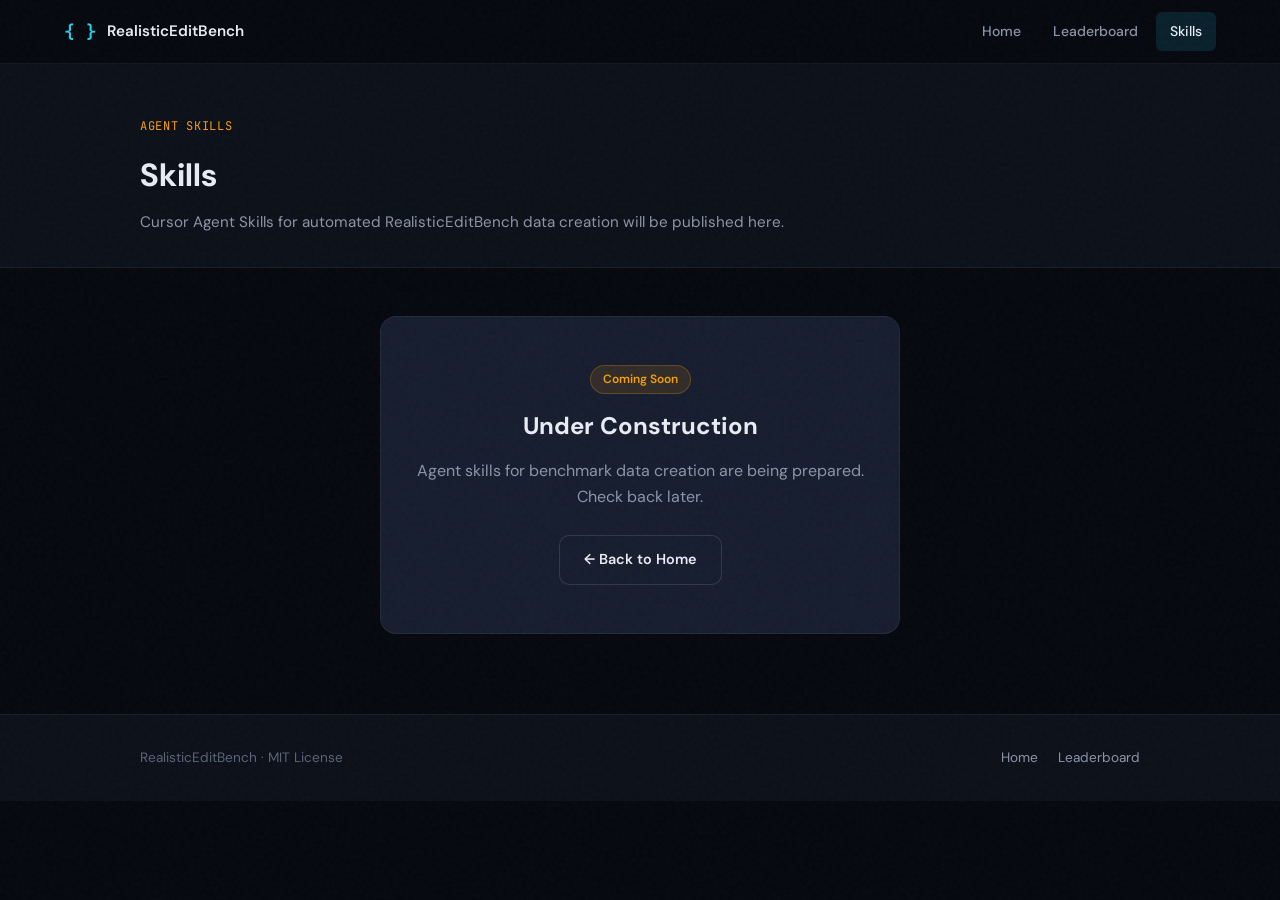
==== skills/index.html @ fbede566 "RealisticEditBench project website." ====
<!DOCTYPE html>
<html lang="en">
<head>
    <meta charset="UTF-8">
    <meta name="viewport" content="width=device-width, initial-scale=1.0">
    <title>Skills — RealisticEditBench</title>
    <meta name="description" content="Cursor Agent Skills for RealisticEditBench automated data creation. Coming soon.">
    <link rel="stylesheet" href="../styles.css?v=2">
    <link rel="preconnect" href="https://fonts.googleapis.com">
    <link rel="preconnect" href="https://fonts.gstatic.com" crossorigin>
    <link href="https://fonts.googleapis.com/css2?family=DM+Sans:ital,opsz,wght@0,9..40,400;0,9..40,500;0,9..40,600;0,9..40,700;1,9..40,400&family=JetBrains+Mono:wght@400;500;600&display=swap" rel="stylesheet">
</head>
<body>
    <div class="grain" aria-hidden="true"></div>

    <nav class="site-nav" id="siteNav">
        <div class="nav-inner">
            <a href="../index.html" class="nav-brand">
                <span class="brand-icon">{ }</span>
                <span class="brand-text">RealisticEditBench</span>
            </a>
            <button class="nav-toggle" id="navToggle" aria-label="Toggle navigation" aria-expanded="false">
                <span></span><span></span><span></span>
            </button>
            <ul class="nav-links" id="navLinks">
                <li><a href="../index.html">Home</a></li>
                <li><a href="../leaderboard.html">Leaderboard</a></li>
                <li><a href="index.html" class="active">Skills</a></li>
            </ul>
        </div>
    </nav>

    <header class="page-header">
        <div class="section-inner">
            <span class="section-tag">Agent Skills</span>
            <h1>Skills</h1>
            <p class="page-header-desc">
                Cursor Agent Skills for automated RealisticEditBench data creation will be published here.
            </p>
        </div>
    </header>

    <main class="skills-placeholder-main">
        <div class="section-inner">
            <div class="skills-placeholder-card">
                <p class="skill-status">Coming Soon</p>
                <h2>Under Construction</h2>
                <p>Agent skills for benchmark data creation are being prepared. Check back later.</p>
                <a href="../index.html" class="btn btn-secondary">← Back to Home</a>
            </div>
        </div>
    </main>

    <footer class="site-footer">
        <div class="footer-inner">
            <p>RealisticEditBench · MIT License</p>
            <div class="footer-links">
                <a href="../index.html">Home</a>
                <a href="../leaderboard.html">Leaderboard</a>
            </div>
        </div>
    </footer>

    <script src="../site.js?v=2"></script>
</body>
</html>
---- styles.css ----
/* ===== Reset & Variables ===== */
*, *::before, *::after {
    margin: 0;
    padding: 0;
    box-sizing: border-box;
}

:root {
    --bg-deep: #06080f;
    --bg-surface: #0c1019;
    --bg-elevated: #121825;
    --bg-card: #161d2e;
    --bg-card-hover: #1a2236;

    --accent-cyan: #22d3ee;
    --accent-cyan-dim: rgba(34, 211, 238, 0.12);
    --accent-amber: #f59e0b;
    --accent-amber-dim: rgba(245, 158, 11, 0.12);
    --accent-green: #34d399;

    --text-primary: #e8ecf4;
    --text-secondary: #8b95a8;
    --text-muted: #5a6478;

    --border: rgba(255, 255, 255, 0.06);
    --border-strong: rgba(255, 255, 255, 0.12);

    --font-sans: 'DM Sans', -apple-system, BlinkMacSystemFont, sans-serif;
    --font-mono: 'JetBrains Mono', 'Fira Code', monospace;

    --radius-sm: 6px;
    --radius-md: 10px;
    --radius-lg: 16px;
    --radius-xl: 24px;

    --nav-height: 64px;
    --section-gap: 100px;
}

html {
    scroll-behavior: smooth;
    scroll-padding-top: calc(var(--nav-height) + 24px);
}

body {
    font-family: var(--font-sans);
    background: var(--bg-deep);
    color: var(--text-primary);
    line-height: 1.65;
    -webkit-font-smoothing: antialiased;
    overflow-x: hidden;
}

/* Grain overlay */
.grain {
    position: fixed;
    inset: 0;
    pointer-events: none;
    z-index: 9999;
    opacity: 0.03;
    background-image: url("data:image/svg+xml,%3Csvg viewBox='0 0 256 256' xmlns='http://www.w3.org/2000/svg'%3E%3Cfilter id='n'%3E%3CfeTurbulence type='fractalNoise' baseFrequency='0.9' numOctaves='4' stitchTiles='stitch'/%3E%3C/filter%3E%3Crect width='100%25' height='100%25' filter='url(%23n)'/%3E%3C/svg%3E");
}

a {
    color: var(--accent-cyan);
    text-decoration: none;
    transition: color 0.2s;
}

a:hover {
    color: #67e8f9;
}

code {
    font-family: var(--font-mono);
    font-size: 0.875em;
    background: var(--bg-elevated);
    padding: 2px 7px;
    border-radius: 4px;
    color: var(--accent-cyan);
}

/* ===== Navigation ===== */
.site-nav {
    position: fixed;
    top: 0;
    left: 0;
    right: 0;
    z-index: 1000;
    height: var(--nav-height);
    background: rgba(6, 8, 15, 0.85);
    backdrop-filter: blur(16px);
    border-bottom: 1px solid var(--border);
    transition: background 0.3s;
}

.site-nav.scrolled {
    background: rgba(6, 8, 15, 0.95);
}

.nav-inner {
    max-width: 1200px;
    margin: 0 auto;
    padding: 0 24px;
    height: 100%;
    display: flex;
    align-items: center;
    justify-content: space-between;
}

.nav-brand {
    display: flex;
    align-items: center;
    gap: 10px;
    color: var(--text-primary);
    text-decoration: none;
    font-weight: 600;
    font-size: 0.95rem;
}

.brand-icon {
    font-family: var(--font-mono);
    color: var(--accent-cyan);
    font-size: 1.1rem;
}

.nav-links {
    display: flex;
    list-style: none;
    gap: 4px;
}

.nav-links a {
    display: block;
    padding: 8px 14px;
    color: var(--text-secondary);
    font-size: 0.875rem;
    font-weight: 500;
    border-radius: var(--radius-sm);
    text-decoration: none;
    transition: all 0.2s;
}

.nav-links a:hover,
.nav-links a.active {
    color: var(--text-primary);
    background: var(--accent-cyan-dim);
}

.nav-toggle {
    display: none;
    flex-direction: column;
    gap: 5px;
    background: none;
    border: none;
    cursor: pointer;
    padding: 8px;
}

.nav-toggle span {
    display: block;
    width: 22px;
    height: 2px;
    background: var(--text-primary);
    border-radius: 2px;
    transition: all 0.3s;
}

/* ===== Hero ===== */
.hero {
    position: relative;
    min-height: 100vh;
    display: flex;
    align-items: center;
    padding: calc(var(--nav-height) + 60px) 24px 80px;
    overflow: hidden;
}

.hero-mesh {
    position: absolute;
    inset: 0;
    background:
        radial-gradient(ellipse 80% 60% at 20% 40%, rgba(34, 211, 238, 0.08) 0%, transparent 60%),
        radial-gradient(ellipse 60% 50% at 80% 20%, rgba(245, 158, 11, 0.06) 0%, transparent 50%),
        radial-gradient(ellipse 50% 40% at 60% 80%, rgba(52, 211, 153, 0.04) 0%, transparent 50%);
}

.hero-mesh::after {
    content: '';
    position: absolute;
    inset: 0;
    background-image:
        linear-gradient(var(--border) 1px, transparent 1px),
        linear-gradient(90deg, var(--border) 1px, transparent 1px);
    background-size: 60px 60px;
    mask-image: radial-gradient(ellipse 70% 60% at 50% 50%, black 20%, transparent 70%);
}

.hero-content {
    position: relative;
    max-width: 900px;
    margin: 0 auto;
    text-align: center;
}

.hero-eyebrow {
    display: inline-block;
    font-family: var(--font-mono);
    font-size: 0.8rem;
    color: var(--accent-cyan);
    letter-spacing: 0.08em;
    text-transform: uppercase;
    margin-bottom: 24px;
    padding: 6px 16px;
    border: 1px solid rgba(34, 211, 238, 0.25);
    border-radius: 100px;
    background: var(--accent-cyan-dim);
}

.hero-title {
    font-size: clamp(2rem, 5vw, 3.2rem);
    font-weight: 700;
    line-height: 1.15;
    letter-spacing: -0.03em;
    margin-bottom: 24px;
}

.hero-title-accent {
    background: linear-gradient(135deg, var(--accent-cyan) 0%, var(--accent-amber) 100%);
    -webkit-background-clip: text;
    -webkit-text-fill-color: transparent;
    background-clip: text;
}

.hero-desc {
    font-size: 1.125rem;
    color: var(--text-secondary);
    max-width: 680px;
    margin: 0 auto 36px;
    line-height: 1.7;
}

.hero-actions {
    display: flex;
    gap: 12px;
    justify-content: center;
    flex-wrap: wrap;
    margin-bottom: 56px;
}

.btn {
    display: inline-flex;
    align-items: center;
    gap: 8px;
    padding: 12px 24px;
    border-radius: var(--radius-md);
    font-weight: 600;
    font-size: 0.9rem;
    text-decoration: none;
    border: none;
    cursor: pointer;
    transition: all 0.25s;
}

.btn-primary {
    background: var(--accent-cyan);
    color: var(--bg-deep);
}

.btn-primary:hover {
    background: #67e8f9;
    color: var(--bg-deep);
    transform: translateY(-2px);
    box-shadow: 0 8px 24px rgba(34, 211, 238, 0.25);
}

.btn-secondary {
    background: var(--bg-card);
    color: var(--text-primary);
    border: 1px solid var(--border-strong);
}

.btn-secondary:hover {
    background: var(--bg-card-hover);
    border-color: var(--accent-amber);
    color: var(--text-primary);
    transform: translateY(-2px);
}

.btn-ghost {
    background: transparent;
    color: var(--text-secondary);
    border: 1px solid transparent;
}

.btn-ghost:hover {
    color: var(--accent-cyan);
}

.hero-stats {
    display: flex;
    gap: 16px;
    justify-content: center;
    flex-wrap: wrap;
}

.stat-card {
    background: var(--bg-card);
    border: 1px solid var(--border);
    border-radius: var(--radius-lg);
    padding: 20px 28px;
    text-align: center;
    min-width: 140px;
}

.stat-value {
    display: block;
    font-weight: 700;
    font-size: 1.1rem;
    color: var(--text-primary);
    margin-bottom: 4px;
}

.stat-label {
    font-size: 0.8rem;
    color: var(--text-muted);
}

/* ===== Sections ===== */
.section {
    padding: var(--section-gap) 24px;
}

.section-alt {
    background: var(--bg-surface);
    border-top: 1px solid var(--border);
    border-bottom: 1px solid var(--border);
}

.section-inner {
    max-width: 1000px;
    margin: 0 auto;
}

.section-header {
    margin-bottom: 48px;
}

.section-tag {
    display: inline-block;
    font-family: var(--font-mono);
    font-size: 0.75rem;
    color: var(--accent-amber);
    letter-spacing: 0.06em;
    text-transform: uppercase;
    margin-bottom: 12px;
}

.section-header h2 {
    font-size: 2rem;
    font-weight: 700;
    letter-spacing: -0.02em;
}

.section-sub {
    color: var(--text-secondary);
    margin-top: 8px;
}

/* ===== Introduction ===== */
.intro-grid {
    display: grid;
    grid-template-columns: 1fr 1fr;
    gap: 48px;
    margin-bottom: 48px;
    align-items: start;
}

.intro-text p {
    color: var(--text-secondary);
    margin-bottom: 16px;
}

.intro-text strong {
    color: var(--text-primary);
}

.intro-text em {
    color: var(--accent-cyan);
    font-style: normal;
}

.code-flow {
    background: var(--bg-card);
    border: 1px solid var(--border);
    border-radius: var(--radius-lg);
    padding: 24px;
}

.flow-step {
    display: flex;
    align-items: flex-start;
    gap: 14px;
    padding: 14px;
    border-radius: var(--radius-md);
}

.flow-step.highlight {
    background: var(--accent-cyan-dim);
    border: 1px solid rgba(34, 211, 238, 0.2);
}

.flow-num {
    font-family: var(--font-mono);
    font-size: 0.8rem;
    font-weight: 600;
    color: var(--accent-cyan);
    background: var(--bg-elevated);
    width: 28px;
    height: 28px;
    display: flex;
    align-items: center;
    justify-content: center;
    border-radius: 50%;
    flex-shrink: 0;
}

.flow-step strong {
    display: block;
    font-size: 0.9rem;
    margin-bottom: 2px;
}

.flow-step p {
    font-size: 0.8rem;
    color: var(--text-muted);
}

.flow-arrow {
    text-align: center;
    color: var(--text-muted);
    font-size: 0.9rem;
    padding: 4px 0;
}

.feature-bento {
    display: grid;
    grid-template-columns: repeat(2, 1fr);
    gap: 16px;
}

.bento-card {
    background: var(--bg-card);
    border: 1px solid var(--border);
    border-radius: var(--radius-lg);
    padding: 28px;
    transition: all 0.3s;
}

.bento-card:hover {
    border-color: var(--border-strong);
    background: var(--bg-card-hover);
    transform: translateY(-2px);
}

.bento-icon {
    font-size: 1.5rem;
    margin-bottom: 12px;
    color: var(--accent-amber);
}

.bento-card h3 {
    font-size: 1rem;
    font-weight: 600;
    margin-bottom: 8px;
}

.bento-card p {
    font-size: 0.875rem;
    color: var(--text-secondary);
    line-height: 1.6;
}

/* ===== Quick Navigation Map ===== */
.nav-map {
    display: grid;
    grid-template-columns: repeat(2, 1fr);
    gap: 12px;
}

.nav-map-item {
    display: flex;
    align-items: flex-start;
    gap: 16px;
    padding: 20px 24px;
    background: var(--bg-card);
    border: 1px solid var(--border);
    border-radius: var(--radius-lg);
    text-decoration: none;
    color: inherit;
    transition: all 0.25s;
}

.nav-map-item:hover {
    border-color: rgba(34, 211, 238, 0.3);
    background: var(--bg-card-hover);
    transform: translateX(4px);
    color: inherit;
}

.nav-map-icon {
    font-size: 1.4rem;
    flex-shrink: 0;
    margin-top: 2px;
}

.nav-map-item strong {
    display: block;
    font-size: 0.95rem;
    margin-bottom: 4px;
    color: var(--text-primary);
}

.nav-map-item p {
    font-size: 0.8rem;
    color: var(--text-muted);
    line-height: 1.5;
}

/* ===== Detail Panels (Accordion) ===== */
.detail-panel {
    background: var(--bg-card);
    border: 1px solid var(--border);
    border-radius: var(--radius-lg);
    margin-bottom: 12px;
    overflow: hidden;
}

.detail-panel[open] {
    border-color: var(--border-strong);
}

.detail-summary {
    display: flex;
    align-items: center;
    gap: 14px;
    padding: 20px 24px;
    cursor: pointer;
    list-style: none;
    user-select: none;
    transition: background 0.2s;
}

.detail-summary::-webkit-details-marker {
    display: none;
}

.detail-summary:hover {
    background: var(--bg-card-hover);
}

.detail-icon {
    font-size: 1.2rem;
}

.detail-title {
    font-size: 1.1rem;
    font-weight: 600;
    flex: 1;
}

.detail-chevron {
    width: 20px;
    height: 20px;
    position: relative;
    transition: transform 0.3s;
}

.detail-chevron::before,
.detail-chevron::after {
    content: '';
    position: absolute;
    background: var(--text-muted);
    border-radius: 1px;
    transition: background 0.2s;
}

.detail-chevron::before {
    width: 10px;
    height: 2px;
    top: 9px;
    left: 3px;
    transform: rotate(45deg);
}

.detail-chevron::after {
    width: 10px;
    height: 2px;
    top: 9px;
    right: 3px;
    transform: rotate(-45deg);
}

.detail-panel[open] .detail-chevron {
    transform: rotate(180deg);
}

.detail-content {
    padding: 0 24px 28px;
    border-top: 1px solid var(--border);
}

.detail-content-flush {
    padding: 0;
}

.detail-content h3 {
    font-size: 1rem;
    font-weight: 600;
    margin: 24px 0 12px;
    color: var(--accent-cyan);
}

.detail-content h3:first-child {
    margin-top: 20px;
}

.detail-content p {
    color: var(--text-secondary);
    font-size: 0.925rem;
    margin-bottom: 12px;
}

.detail-content ul {
    color: var(--text-secondary);
    font-size: 0.925rem;
    padding-left: 20px;
    margin-bottom: 16px;
}

.detail-content li {
    margin-bottom: 6px;
}

.detail-content li strong {
    color: var(--text-primary);
}

.context-pills {
    display: flex;
    flex-wrap: wrap;
    gap: 8px;
    margin: 16px 0;
}

.pill {
    font-family: var(--font-mono);
    font-size: 0.8rem;
    padding: 6px 14px;
    background: var(--accent-amber-dim);
    color: var(--accent-amber);
    border-radius: 100px;
    border: 1px solid rgba(245, 158, 11, 0.2);
}

.code-block {
    background: var(--bg-deep);
    border: 1px solid var(--border);
    border-radius: var(--radius-md);
    padding: 16px 20px;
    overflow-x: auto;
    margin: 12px 0 20px;
}

.code-block code {
    background: none;
    padding: 0;
    font-size: 0.8rem;
    line-height: 1.7;
    color: var(--text-secondary);
    white-space: pre;
}

.note-inline {
    font-size: 0.85rem;
    font-style: italic;
    color: var(--text-muted);
}

.warning-box {
    background: rgba(245, 158, 11, 0.06);
    border: 1px solid rgba(245, 158, 11, 0.2);
    border-radius: var(--radius-md);
    padding: 16px 20px;
    margin: 12px 0 20px;
}

.warning-box ul {
    margin-bottom: 0;
}

.module-grid {
    display: grid;
    grid-template-columns: repeat(2, 1fr);
    gap: 10px;
    margin-top: 12px;
}

.module-card {
    display: block;
    padding: 16px 20px;
    background: var(--bg-elevated);
    border: 1px solid var(--border);
    border-radius: var(--radius-md);
    text-decoration: none;
    color: inherit;
    transition: all 0.2s;
}

.module-card:hover {
    border-color: rgba(34, 211, 238, 0.3);
    color: inherit;
}

.module-card strong {
    display: block;
    font-size: 0.9rem;
    margin-bottom: 4px;
    color: var(--text-primary);
}

.module-card p {
    font-size: 0.8rem;
    color: var(--text-muted);
    margin: 0;
}

/* ===== Motivation ===== */
.motivation-grid {
    display: grid;
    grid-template-columns: 1fr 1fr;
    gap: 32px;
    align-items: start;
}

.motivation-text p {
    color: var(--text-secondary);
    margin-bottom: 16px;
}

.gap-cards {
    display: flex;
    flex-direction: column;
    gap: 12px;
}

.gap-card {
    background: var(--bg-card);
    border: 1px solid var(--border);
    border-radius: var(--radius-md);
    padding: 18px 20px;
}

.gap-card.highlight {
    border-color: rgba(34, 211, 238, 0.3);
    background: var(--accent-cyan-dim);
}

.gap-card h3 {
    font-size: 0.9rem;
    margin-bottom: 6px;
    color: var(--text-primary);
}

.gap-card p {
    font-size: 0.85rem;
    color: var(--text-secondary);
    margin: 0;
    line-height: 1.55;
}

/* ===== Paper content blocks ===== */
.two-col-text {
    display: grid;
    grid-template-columns: 1fr 1fr;
    gap: 32px;
    margin-bottom: 24px;
}

.two-col-text h3 {
    font-size: 1rem;
    color: var(--accent-cyan);
    margin-bottom: 10px;
}

.two-col-text p,
.two-col-text ul {
    color: var(--text-secondary);
    font-size: 0.925rem;
}

.two-col-text ul {
    padding-left: 18px;
    margin: 8px 0;
}

.two-col-text li {
    margin-bottom: 6px;
}

.compare-highlight {
    overflow-x: auto;
    border: 1px solid var(--border);
    border-radius: var(--radius-md);
}

.compare-table {
    width: 100%;
    border-collapse: collapse;
    font-size: 0.875rem;
}

.compare-table th {
    background: var(--bg-elevated);
    padding: 12px 16px;
    text-align: left;
    font-weight: 600;
    color: var(--text-secondary);
    border-bottom: 1px solid var(--border);
    font-size: 0.8rem;
}

.compare-table td {
    padding: 12px 16px;
    color: var(--text-secondary);
    border-bottom: 1px solid var(--border);
}

.compare-table tr:last-child td {
    border-bottom: none;
}

.compare-table tr.highlight-row td {
    background: var(--accent-cyan-dim);
    color: var(--text-primary);
}

.pipeline-steps {
    display: flex;
    align-items: stretch;
    gap: 8px;
    flex-wrap: wrap;
    margin: 12px 0 20px;
}

.pipeline-step {
    flex: 1;
    min-width: 120px;
    background: var(--bg-elevated);
    border: 1px solid var(--border);
    border-radius: var(--radius-md);
    padding: 14px;
}

.pipeline-label {
    display: block;
    font-family: var(--font-mono);
    font-size: 0.7rem;
    font-weight: 600;
    color: var(--accent-amber);
    text-transform: uppercase;
    margin-bottom: 6px;
}

.pipeline-step p {
    font-size: 0.8rem;
    color: var(--text-muted);
    margin: 0;
}

.pipeline-arrow {
    display: flex;
    align-items: center;
    color: var(--text-muted);
    flex-shrink: 0;
}

.stats-grid {
    display: grid;
    grid-template-columns: repeat(3, 1fr);
    gap: 10px;
    margin: 12px 0 20px;
}

.stats-card {
    background: var(--bg-elevated);
    border: 1px solid var(--border);
    border-radius: var(--radius-md);
    padding: 16px;
    text-align: center;
}

.stats-num {
    display: block;
    font-size: 1.25rem;
    font-weight: 700;
    color: var(--accent-cyan);
}

.stats-desc {
    font-size: 0.75rem;
    color: var(--text-muted);
}

.prompt-cards {
    display: grid;
    grid-template-columns: repeat(3, 1fr);
    gap: 10px;
    margin: 12px 0;
}

.prompt-card {
    background: var(--bg-elevated);
    border: 1px solid var(--border);
    border-radius: var(--radius-md);
    padding: 14px;
}

.prompt-card strong {
    display: block;
    font-size: 0.85rem;
    margin-bottom: 4px;
}

.prompt-card p {
    font-size: 0.8rem;
    color: var(--text-muted);
    margin: 0;
}

.rq-grid {
    display: grid;
    grid-template-columns: repeat(2, 1fr);
    gap: 10px;
    margin-bottom: 20px;
}

.rq-card {
    background: var(--bg-elevated);
    border: 1px solid var(--border);
    border-radius: var(--radius-md);
    padding: 18px;
}

.rq-card-wide {
    grid-column: 1 / -1;
}

.rq-label {
    display: inline-block;
    font-family: var(--font-mono);
    font-size: 0.7rem;
    font-weight: 600;
    color: var(--accent-amber);
    background: var(--accent-amber-dim);
    padding: 3px 8px;
    border-radius: 100px;
    margin-bottom: 8px;
}

.rq-card h3 {
    font-size: 0.95rem;
    margin-bottom: 6px;
}

.rq-card p {
    font-size: 0.85rem;
    color: var(--text-secondary);
    margin: 0;
}

.implication-list {
    display: grid;
    gap: 10px;
}

.implication-item {
    background: var(--bg-elevated);
    border: 1px solid var(--border);
    border-radius: var(--radius-md);
    padding: 16px 18px;
}

.implication-item strong {
    display: block;
    font-size: 0.9rem;
    margin-bottom: 4px;
}

.implication-item p {
    font-size: 0.85rem;
    color: var(--text-secondary);
    margin: 0;
}

.cta-box {
    display: flex;
    align-items: center;
    justify-content: space-between;
    gap: 16px;
    flex-wrap: wrap;
    background: var(--accent-cyan-dim);
    border: 1px solid rgba(34, 211, 238, 0.25);
    border-radius: var(--radius-md);
    padding: 20px 24px;
}

.cta-box p {
    color: var(--text-secondary);
    margin: 0;
    font-size: 0.9rem;
}

.cta-box .btn-primary {
    flex-shrink: 0;
}

/* ===== Paper figures ===== */
.paper-figure {
    margin: 24px 0 0;
    scroll-margin-top: calc(var(--nav-height) + 24px);
}

.paper-figure figcaption {
    font-size: 0.9rem;
    font-weight: 600;
    color: var(--text-primary);
    margin-bottom: 12px;
    text-align: center;
}

.paper-figure-link {
    display: block;
    border: 1px solid var(--border);
    border-radius: var(--radius-md);
    overflow: hidden;
    background: #fff;
    transition: border-color 0.2s, box-shadow 0.2s;
}

.paper-figure-link:hover {
    border-color: rgba(34, 211, 238, 0.4);
    box-shadow: 0 8px 32px rgba(0, 0, 0, 0.3);
}

.paper-figure img {
    display: block;
    width: 100%;
    height: auto;
}

.paper-figure-note {
    margin-top: 10px;
    font-size: 0.8rem;
    color: var(--text-muted);
    text-align: center;
}

.paper-figure-note a {
    color: var(--text-secondary);
}

.paper-figure-note a:hover {
    color: var(--accent-cyan);
}

/* ===== Skills placeholder ===== */
.skills-placeholder-main {
    padding: 48px 24px 80px;
}

.skills-placeholder-card {
    max-width: 520px;
    margin: 0 auto;
    text-align: center;
    background: var(--bg-card);
    border: 1px solid var(--border);
    border-radius: var(--radius-lg);
    padding: 48px 32px;
}

.skills-placeholder-card h2 {
    font-size: 1.5rem;
    margin: 12px 0;
}

.skills-placeholder-card > p:not(.skill-status) {
    color: var(--text-secondary);
    margin-bottom: 24px;
}

.skills-placeholder-card .skill-status {
    display: inline-block;
    font-size: 0.75rem;
    font-weight: 600;
    color: var(--accent-amber);
    background: var(--accent-amber-dim);
    padding: 4px 12px;
    border-radius: 100px;
    border: 1px solid rgba(245, 158, 11, 0.25);
}

/* ===== Leaderboard page ===== */
.page-header {
    padding: calc(var(--nav-height) + 48px) 24px 32px;
    border-bottom: 1px solid var(--border);
    background: var(--bg-surface);
}

.page-header h1 {
    font-size: 2rem;
    font-weight: 700;
    margin-bottom: 8px;
}

.page-header-desc {
    color: var(--text-secondary);
    font-size: 0.95rem;
}

.page-header-desc strong {
    color: var(--accent-cyan);
}

.leaderboard-page-main {
    padding: 40px 24px 80px;
}

.leaderboard-container-standalone {
    background: var(--bg-card);
    border: 1px solid var(--border);
    border-radius: var(--radius-lg);
    padding: 24px;
}

.nav-links a.active {
    color: var(--text-primary);
    background: var(--accent-cyan-dim);
}

/* ===== Leaderboard ===== */
.leaderboard-container {
    padding: 24px;
}

.leaderboard-header {
    display: flex;
    justify-content: space-between;
    align-items: flex-start;
    margin-bottom: 20px;
    flex-wrap: wrap;
    gap: 16px;
}

.leaderboard-header h3 {
    font-size: 1.25rem;
    font-weight: 700;
    margin-bottom: 4px;
    color: var(--text-primary);
}

.leaderboard-sub {
    font-size: 0.85rem;
    color: var(--text-muted);
}

.leaderboard-sub strong {
    color: var(--accent-cyan);
    font-weight: 700;
}

.leaderboard-sub u {
    text-decoration-color: var(--text-secondary);
}

.tabs {
    display: flex;
    gap: 4px;
    background: var(--bg-deep);
    padding: 4px;
    border-radius: var(--radius-md);
    border: 1px solid var(--border);
}

.tab-btn {
    padding: 8px 18px;
    border: none;
    background: transparent;
    color: var(--text-muted);
    font-weight: 600;
    font-size: 0.85rem;
    font-family: var(--font-mono);
    border-radius: var(--radius-sm);
    cursor: pointer;
    transition: all 0.2s;
}

.tab-btn:hover {
    color: var(--text-secondary);
    background: var(--bg-elevated);
}

.tab-btn.active {
    background: var(--accent-cyan);
    color: var(--bg-deep);
}

.controls {
    display: flex;
    gap: 12px;
    margin-bottom: 20px;
    flex-wrap: wrap;
}

.search-box {
    flex: 1;
    min-width: 200px;
    position: relative;
}

.search-box input {
    width: 100%;
    padding: 10px 16px 10px 40px;
    background: var(--bg-deep);
    border: 1px solid var(--border);
    border-radius: var(--radius-md);
    color: var(--text-primary);
    font-size: 0.9rem;
    font-family: var(--font-sans);
    transition: all 0.2s;
}

.search-box input::placeholder {
    color: var(--text-muted);
}

.search-box input:focus {
    outline: none;
    border-color: var(--accent-cyan);
    box-shadow: 0 0 0 3px var(--accent-cyan-dim);
}

.search-box svg {
    position: absolute;
    left: 12px;
    top: 50%;
    transform: translateY(-50%);
    color: var(--text-muted);
    pointer-events: none;
}

.filter-box select {
    padding: 10px 16px;
    background: var(--bg-deep);
    border: 1px solid var(--border);
    border-radius: var(--radius-md);
    color: var(--text-primary);
    font-size: 0.9rem;
    font-family: var(--font-sans);
    cursor: pointer;
    min-width: 180px;
    transition: all 0.2s;
}

.filter-box select:focus {
    outline: none;
    border-color: var(--accent-cyan);
}

.table-container {
    overflow-x: auto;
    border: 1px solid var(--border);
    border-radius: var(--radius-md);
}

.leaderboard-table {
    width: 100%;
    border-collapse: collapse;
    font-size: 0.875rem;
}

.leaderboard-table thead {
    background: var(--bg-deep);
}

.leaderboard-table th {
    padding: 14px 16px;
    text-align: left;
    font-weight: 600;
    color: var(--text-secondary);
    border-bottom: 1px solid var(--border);
    white-space: nowrap;
    font-size: 0.8rem;
    text-transform: uppercase;
    letter-spacing: 0.04em;
}

.leaderboard-table th.sortable {
    cursor: pointer;
    user-select: none;
    position: relative;
    padding-right: 28px;
}

.leaderboard-table th.sortable:hover {
    color: var(--text-primary);
}

.sort-icon {
    position: absolute;
    right: 10px;
    top: 50%;
    transform: translateY(-50%);
    width: 0;
    height: 0;
    border-left: 4px solid transparent;
    border-right: 4px solid transparent;
    border-bottom: 5px solid var(--text-muted);
    opacity: 0.4;
}

.sort-icon::after {
    content: '';
    position: absolute;
    top: 7px;
    left: -4px;
    width: 0;
    height: 0;
    border-left: 4px solid transparent;
    border-right: 4px solid transparent;
    border-top: 5px solid var(--text-muted);
}

.sort-icon.asc {
    border-bottom-color: var(--accent-cyan);
    opacity: 1;
}

.sort-icon.asc::after {
    opacity: 0.3;
}

.sort-icon.desc {
    border-bottom-color: transparent;
}

.sort-icon.desc::after {
    border-top-color: var(--accent-cyan);
    opacity: 1;
}

.leaderboard-table tbody tr {
    border-bottom: 1px solid var(--border);
    transition: background 0.15s;
}

.leaderboard-table tbody tr:hover {
    background: var(--bg-elevated);
}

.leaderboard-table tbody tr:last-child {
    border-bottom: none;
}

.leaderboard-table td {
    padding: 14px 16px;
    color: var(--text-primary);
}

.rank-cell {
    font-weight: 600;
    color: var(--text-muted);
    text-align: center;
    font-family: var(--font-mono);
    font-size: 0.85rem;
}

.rank-medal {
    margin-right: 4px;
}

.model-name {
    font-weight: 500;
}

.model-name.best {
    font-weight: 700;
    color: var(--accent-cyan);
}

.model-name.second-best {
    text-decoration: underline;
    text-decoration-color: var(--text-secondary);
}

.best {
    font-weight: 700;
    color: var(--accent-cyan);
}

.second-best {
    text-decoration: underline;
    text-decoration-color: var(--text-secondary);
}

.org-logo {
    display: inline-flex;
    align-items: center;
    gap: 8px;
}

.org-icon {
    width: 24px;
    height: 24px;
    border-radius: 5px;
    display: inline-flex;
    align-items: center;
    justify-content: center;
    font-weight: 700;
    font-size: 0.65rem;
    color: white;
}

.org-icon.openai { background: linear-gradient(135deg, #10a37f, #1a7f72); }
.org-icon.anthropic { background: linear-gradient(135deg, #d97757, #b45309); }
.org-icon.google { background: linear-gradient(135deg, #4285f4, #1a73e8); }
.org-icon.meta { background: linear-gradient(135deg, #1877f2, #0d47a1); }
.org-icon.deepseek { background: linear-gradient(135deg, #1e40af, #1e3a8a); }
.org-icon.other { background: linear-gradient(135deg, #6366f1, #4f46e5); }

.details-link {
    color: var(--accent-cyan);
    font-weight: 500;
    font-size: 0.85rem;
    text-decoration: none;
}

.details-link:hover {
    text-decoration: underline;
}

.table-note {
    font-size: 0.8rem;
    color: var(--text-muted);
    font-style: italic;
    margin-top: 16px;
    padding-top: 0;
}

.empty-state {
    text-align: center;
    padding: 40px 20px;
    color: var(--text-muted);
}

/* ===== Footer ===== */
.site-footer {
    border-top: 1px solid var(--border);
    padding: 32px 24px;
    background: var(--bg-surface);
}

.footer-inner {
    max-width: 1000px;
    margin: 0 auto;
    display: flex;
    justify-content: space-between;
    align-items: center;
    flex-wrap: wrap;
    gap: 16px;
}

.footer-inner p {
    font-size: 0.85rem;
    color: var(--text-muted);
}

.footer-links {
    display: flex;
    gap: 20px;
}

.footer-links a {
    font-size: 0.85rem;
    color: var(--text-secondary);
    text-decoration: none;
}

.footer-links a:hover {
    color: var(--accent-cyan);
}

/* ===== Responsive ===== */
@media (max-width: 768px) {
    :root {
        --section-gap: 64px;
    }

    .nav-toggle {
        display: flex;
    }

    .nav-links {
        display: none;
        position: absolute;
        top: var(--nav-height);
        left: 0;
        right: 0;
        background: rgba(6, 8, 15, 0.98);
        flex-direction: column;
        padding: 12px 16px 20px;
        border-bottom: 1px solid var(--border);
        gap: 2px;
    }

    .nav-links.open {
        display: flex;
    }

    .nav-links a {
        padding: 12px 16px;
    }

    .intro-grid {
        grid-template-columns: 1fr;
        gap: 32px;
    }

    .feature-bento {
        grid-template-columns: 1fr;
    }

    .nav-map {
        grid-template-columns: 1fr;
    }

    .module-grid {
        grid-template-columns: 1fr;
    }

    .motivation-grid,
    .two-col-text {
        grid-template-columns: 1fr;
    }

    .stats-grid,
    .prompt-cards {
        grid-template-columns: 1fr;
    }

    .rq-grid {
        grid-template-columns: 1fr;
    }

    .pipeline-steps {
        flex-direction: column;
    }

    .pipeline-arrow {
        justify-content: center;
        transform: rotate(90deg);
    }

    .cta-box {
        flex-direction: column;
        text-align: center;
    }

    .hero-stats {
        flex-direction: column;
        align-items: center;
    }

    .stat-card {
        width: 100%;
        max-width: 280px;
    }

    .leaderboard-header {
        flex-direction: column;
    }

    .tabs {
        width: 100%;
    }

    .tab-btn {
        flex: 1;
        text-align: center;
    }

    .controls {
        flex-direction: column;
    }

    .search-box,
    .filter-box select {
        width: 100%;
    }

    .footer-inner {
        flex-direction: column;
        text-align: center;
    }
}
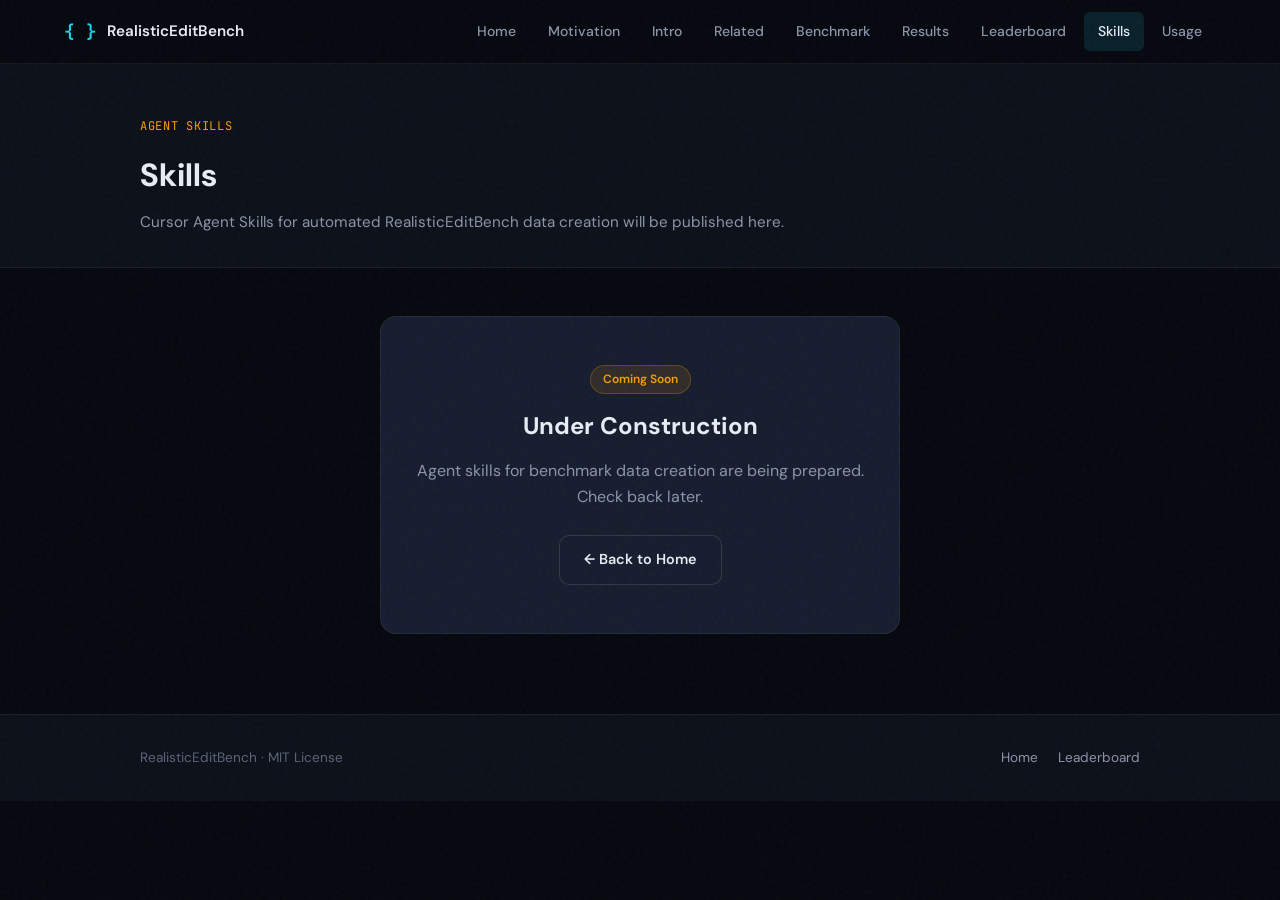
==== commit 99b22449: "Add Skills link to site navigation across all pages." ====
--- a/skills/index.html
+++ b/skills/index.html
@@ -24,8 +24,14 @@
             </button>
             <ul class="nav-links" id="navLinks">
                 <li><a href="../index.html">Home</a></li>
+                <li><a href="../index.html#motivation">Motivation</a></li>
+                <li><a href="../index.html#introduction">Intro</a></li>
+                <li><a href="../index.html#related-work-table">Related</a></li>
+                <li><a href="../index.html#benchmark">Benchmark</a></li>
+                <li><a href="../index.html#results">Results</a></li>
                 <li><a href="../leaderboard.html">Leaderboard</a></li>
                 <li><a href="index.html" class="active">Skills</a></li>
+                <li><a href="../index.html#usage">Usage</a></li>
             </ul>
         </div>
     </nav>
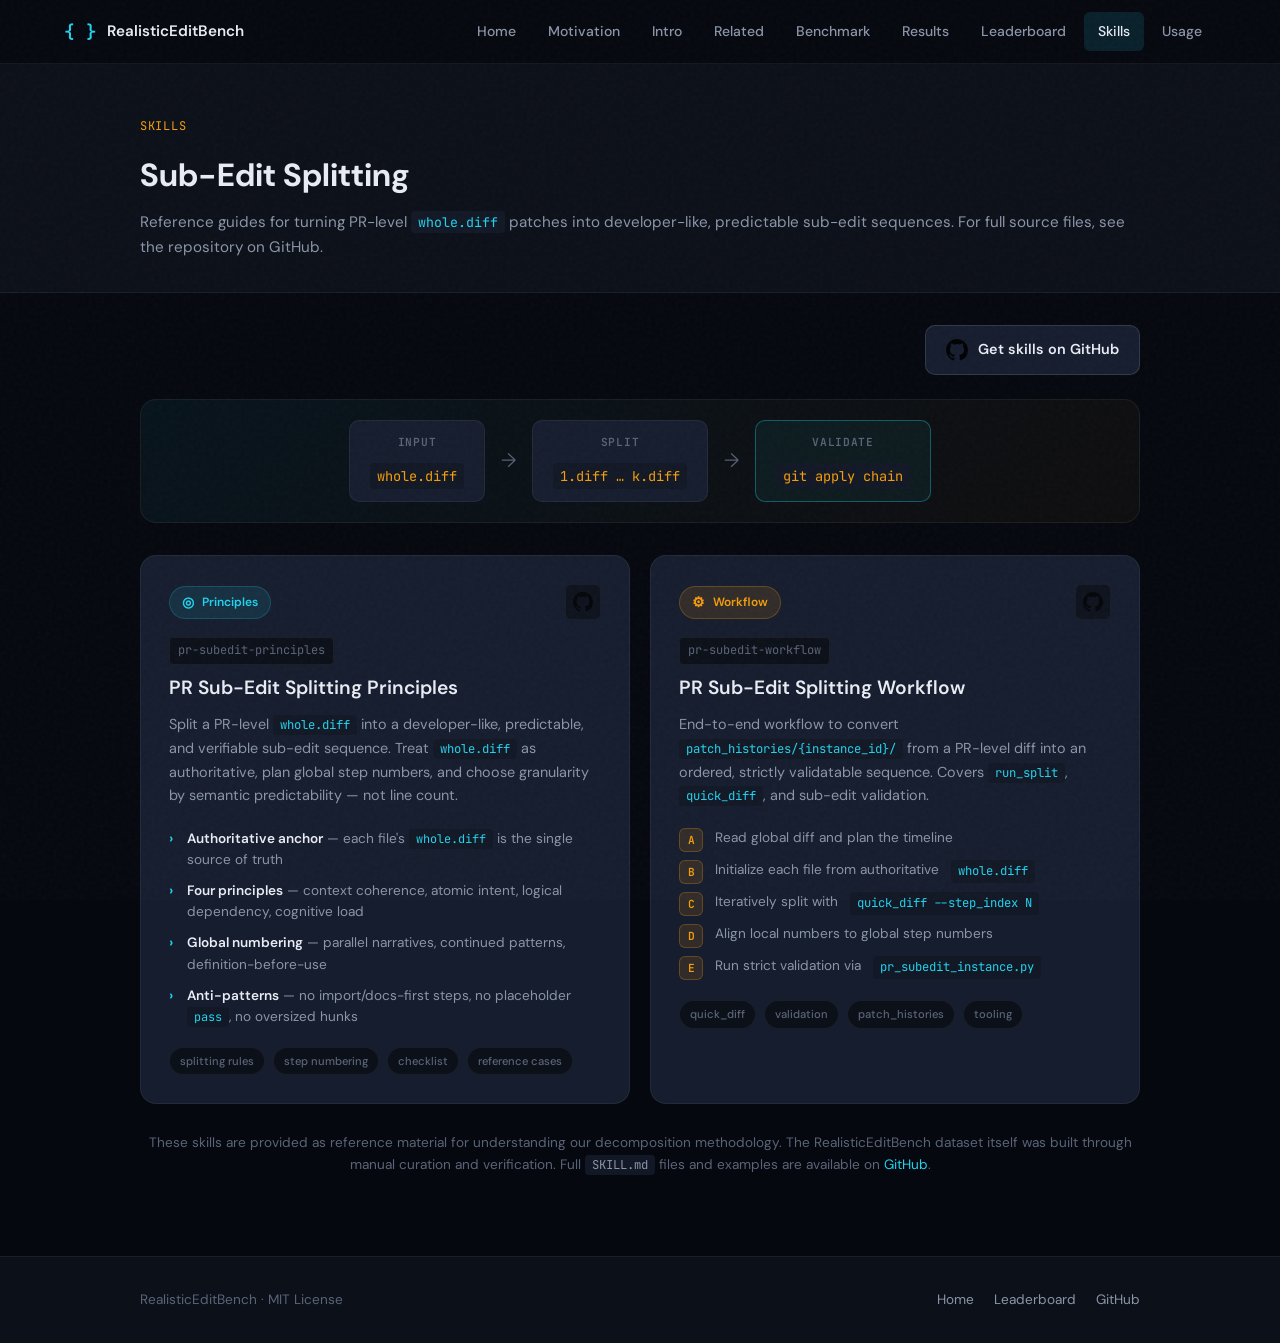
==== commit f1038ae1: "Fix leaderboard data, add org logos, and add standalone skills page." ====
--- a/skills/index.html
+++ b/skills/index.html
@@ -4,13 +4,13 @@
     <meta charset="UTF-8">
     <meta name="viewport" content="width=device-width, initial-scale=1.0">
     <title>Skills — RealisticEditBench</title>
-    <meta name="description" content="Cursor Agent Skills for RealisticEditBench automated data creation. Coming soon.">
-    <link rel="stylesheet" href="../styles.css?v=2">
+    <meta name="description" content="Reference skills for splitting PR-level diffs into developer-like sub-edit sequences.">
+    <link rel="stylesheet" href="../styles.css?v=3">
     <link rel="preconnect" href="https://fonts.googleapis.com">
     <link rel="preconnect" href="https://fonts.gstatic.com" crossorigin>
     <link href="https://fonts.googleapis.com/css2?family=DM+Sans:ital,opsz,wght@0,9..40,400;0,9..40,500;0,9..40,600;0,9..40,700;1,9..40,400&family=JetBrains+Mono:wght@400;500;600&display=swap" rel="stylesheet">
 </head>
-<body>
+<body class="page-skills">
     <div class="grain" aria-hidden="true"></div>
 
     <nav class="site-nav" id="siteNav">
@@ -38,22 +38,112 @@
 
     <header class="page-header">
         <div class="section-inner">
-            <span class="section-tag">Agent Skills</span>
-            <h1>Skills</h1>
+            <span class="section-tag">Skills</span>
+            <h1>Sub-Edit Splitting</h1>
             <p class="page-header-desc">
-                Cursor Agent Skills for automated RealisticEditBench data creation will be published here.
+                Reference guides for turning PR-level <code>whole.diff</code> patches into developer-like,
+                predictable sub-edit sequences. For full source files, see the repository on GitHub.
             </p>
         </div>
     </header>
 
-    <main class="skills-placeholder-main">
+    <main class="skills-page-main">
         <div class="section-inner">
-            <div class="skills-placeholder-card">
-                <p class="skill-status">Coming Soon</p>
-                <h2>Under Construction</h2>
-                <p>Agent skills for benchmark data creation are being prepared. Check back later.</p>
-                <a href="../index.html" class="btn btn-secondary">← Back to Home</a>
+            <div class="skills-page-toolbar">
+                <a href="https://github.com/Anonymity-hub/RealisticEditBench/tree/main/skills" class="skills-github-btn" target="_blank" rel="noopener" title="Get skills on GitHub">
+                    <img src="../assets/logos/github.svg" alt="" width="22" height="22" class="skills-github-icon">
+                    <span>Get skills on GitHub</span>
+                </a>
             </div>
+
+            <div class="skills-pipeline" aria-label="Sub-edit splitting pipeline">
+                <div class="skills-pipeline-step">
+                    <span class="pipeline-label">Input</span>
+                    <code>whole.diff</code>
+                </div>
+                <span class="skills-pipeline-arrow" aria-hidden="true">→</span>
+                <div class="skills-pipeline-step">
+                    <span class="pipeline-label">Split</span>
+                    <code>1.diff … k.diff</code>
+                </div>
+                <span class="skills-pipeline-arrow" aria-hidden="true">→</span>
+                <div class="skills-pipeline-step skills-pipeline-step-accent">
+                    <span class="pipeline-label">Validate</span>
+                    <code>git apply chain</code>
+                </div>
+            </div>
+
+            <div class="skills-grid">
+                <article class="skill-card">
+                    <div class="skill-card-header">
+                        <div class="skill-badge skill-badge-principles">
+                            <span class="skill-badge-icon">◎</span>
+                            <span class="skill-badge-type">Principles</span>
+                        </div>
+                        <a href="https://github.com/Anonymity-hub/RealisticEditBench/tree/main/skills/pr-subedit-principles" class="skill-github-link" target="_blank" rel="noopener" title="pr-subedit-principles on GitHub">
+                            <img src="../assets/logos/github.svg" alt="GitHub" width="20" height="20">
+                        </a>
+                    </div>
+                    <code class="skill-id">pr-subedit-principles</code>
+                    <h3>PR Sub-Edit Splitting Principles</h3>
+                    <p class="skill-desc">
+                        Split a PR-level <code>whole.diff</code> into a developer-like, predictable, and verifiable
+                        sub-edit sequence. Treat <code>whole.diff</code> as authoritative, plan global step numbers,
+                        and choose granularity by semantic predictability — not line count.
+                    </p>
+                    <ul class="skill-highlights">
+                        <li><strong>Authoritative anchor</strong> — each file's <code>whole.diff</code> is the single source of truth</li>
+                        <li><strong>Four principles</strong> — context coherence, atomic intent, logical dependency, cognitive load</li>
+                        <li><strong>Global numbering</strong> — parallel narratives, continued patterns, definition-before-use</li>
+                        <li><strong>Anti-patterns</strong> — no import/docs-first steps, no placeholder <code>pass</code>, no oversized hunks</li>
+                    </ul>
+                    <div class="skill-tags">
+                        <span class="skill-tag">splitting rules</span>
+                        <span class="skill-tag">step numbering</span>
+                        <span class="skill-tag">checklist</span>
+                        <span class="skill-tag">reference cases</span>
+                    </div>
+                </article>
+
+                <article class="skill-card">
+                    <div class="skill-card-header">
+                        <div class="skill-badge skill-badge-workflow">
+                            <span class="skill-badge-icon">⚙</span>
+                            <span class="skill-badge-type">Workflow</span>
+                        </div>
+                        <a href="https://github.com/Anonymity-hub/RealisticEditBench/tree/main/skills/pr-subedit-workflow" class="skill-github-link" target="_blank" rel="noopener" title="pr-subedit-workflow on GitHub">
+                            <img src="../assets/logos/github.svg" alt="GitHub" width="20" height="20">
+                        </a>
+                    </div>
+                    <code class="skill-id">pr-subedit-workflow</code>
+                    <h3>PR Sub-Edit Splitting Workflow</h3>
+                    <p class="skill-desc">
+                        End-to-end workflow to convert <code>patch_histories/{instance_id}/</code> from a PR-level diff
+                        into an ordered, strictly validatable sequence. Covers <code>run_split</code>,
+                        <code>quick_diff</code>, and sub-edit validation.
+                    </p>
+                    <ol class="skill-steps">
+                        <li><span>A</span> Read global diff and plan the timeline</li>
+                        <li><span>B</span> Initialize each file from authoritative <code>whole.diff</code></li>
+                        <li><span>C</span> Iteratively split with <code>quick_diff --step_index N</code></li>
+                        <li><span>D</span> Align local numbers to global step numbers</li>
+                        <li><span>E</span> Run strict validation via <code>pr_subedit_instance.py</code></li>
+                    </ol>
+                    <div class="skill-tags">
+                        <span class="skill-tag">quick_diff</span>
+                        <span class="skill-tag">validation</span>
+                        <span class="skill-tag">patch_histories</span>
+                        <span class="skill-tag">tooling</span>
+                    </div>
+                </article>
+            </div>
+
+            <p class="skills-footnote">
+                These skills are provided as reference material for understanding our decomposition methodology.
+                The RealisticEditBench dataset itself was built through manual curation and verification.
+                Full <code>SKILL.md</code> files and examples are available on
+                <a href="https://github.com/Anonymity-hub/RealisticEditBench/tree/main/skills" target="_blank" rel="noopener">GitHub</a>.
+            </p>
         </div>
     </main>
 
@@ -63,10 +153,11 @@
             <div class="footer-links">
                 <a href="../index.html">Home</a>
                 <a href="../leaderboard.html">Leaderboard</a>
+                <a href="https://github.com/Anonymity-hub/RealisticEditBench" target="_blank" rel="noopener">GitHub</a>
             </div>
         </div>
     </footer>
 
-    <script src="../site.js?v=2"></script>
+    <script src="../site.js?v=3"></script>
 </body>
 </html>
--- a/styles.css
+++ b/styles.css
@@ -1074,7 +1074,421 @@
     color: var(--accent-cyan);
 }
 
-/* ===== Skills placeholder ===== */
+/* ===== Skills section ===== */
+.skills-hero {
+    display: flex;
+    align-items: flex-start;
+    justify-content: space-between;
+    gap: 32px;
+    margin-bottom: 36px;
+    flex-wrap: wrap;
+}
+
+.skills-hero-text {
+    flex: 1;
+    min-width: 280px;
+}
+
+.skills-hero-text h2 {
+    margin-top: 8px;
+}
+
+.skills-lead {
+    max-width: 640px;
+    color: var(--text-secondary);
+    line-height: 1.7;
+    margin-top: 12px;
+    font-size: 1.05rem;
+}
+
+.skills-lead code {
+    font-size: 0.9em;
+    color: var(--accent-cyan);
+}
+
+.skills-github-btn {
+    display: inline-flex;
+    align-items: center;
+    gap: 10px;
+    padding: 12px 20px;
+    background: var(--bg-card);
+    border: 1px solid var(--border-strong);
+    border-radius: var(--radius-md);
+    color: var(--text-primary);
+    font-weight: 600;
+    font-size: 0.9rem;
+    text-decoration: none;
+    transition: all 0.25s;
+    white-space: nowrap;
+    flex-shrink: 0;
+}
+
+.skills-github-btn:hover {
+    border-color: var(--accent-cyan);
+    background: var(--bg-card-hover);
+    transform: translateY(-1px);
+    box-shadow: 0 8px 24px rgba(0, 0, 0, 0.25);
+}
+
+.skills-github-icon {
+    opacity: 0.9;
+}
+
+.skills-pipeline {
+    display: flex;
+    align-items: center;
+    justify-content: center;
+    flex-wrap: wrap;
+    gap: 12px 16px;
+    padding: 20px 24px;
+    margin-bottom: 32px;
+    background: linear-gradient(135deg, rgba(34, 211, 238, 0.06), rgba(245, 158, 11, 0.04));
+    border: 1px solid var(--border);
+    border-radius: var(--radius-lg);
+}
+
+.skills-pipeline-step {
+    display: flex;
+    flex-direction: column;
+    align-items: center;
+    gap: 6px;
+    padding: 12px 20px;
+    background: var(--bg-card);
+    border: 1px solid var(--border);
+    border-radius: var(--radius-md);
+    min-width: 120px;
+}
+
+.skills-pipeline-step-accent {
+    border-color: rgba(34, 211, 238, 0.35);
+    background: rgba(34, 211, 238, 0.06);
+}
+
+.skills-pipeline-step .pipeline-label {
+    font-size: 0.7rem;
+    font-weight: 600;
+    text-transform: uppercase;
+    letter-spacing: 0.06em;
+    color: var(--text-muted);
+}
+
+.skills-pipeline-step code {
+    font-family: var(--font-mono);
+    font-size: 0.85rem;
+    color: var(--accent-amber);
+}
+
+.skills-pipeline-arrow {
+    color: var(--text-muted);
+    font-size: 1.25rem;
+    font-weight: 300;
+}
+
+.skills-page-main {
+    padding: 32px 24px 80px;
+}
+
+.skills-page-toolbar {
+    display: flex;
+    justify-content: flex-end;
+    margin-bottom: 24px;
+}
+
+.construction-note {
+    margin: 24px 0;
+    padding: 16px 20px;
+    background: var(--bg-card);
+    border: 1px solid var(--border);
+    border-left: 3px solid var(--accent-cyan);
+    border-radius: var(--radius-md);
+}
+
+.construction-note p {
+    margin: 0;
+    font-size: 0.9rem;
+    color: var(--text-secondary);
+    line-height: 1.65;
+}
+
+.construction-note a {
+    color: var(--accent-cyan);
+    font-weight: 500;
+    text-decoration: none;
+}
+
+.construction-note a:hover {
+    text-decoration: underline;
+}
+
+.skills-grid {
+    display: grid;
+    grid-template-columns: repeat(2, 1fr);
+    gap: 20px;
+}
+
+.skill-card {
+    position: relative;
+    background: var(--bg-card);
+    border: 1px solid var(--border);
+    border-radius: var(--radius-lg);
+    padding: 28px;
+    transition: border-color 0.3s, transform 0.3s, box-shadow 0.3s;
+    overflow: hidden;
+}
+
+.skill-card::before {
+    content: '';
+    position: absolute;
+    top: 0;
+    left: 0;
+    right: 0;
+    height: 3px;
+    background: linear-gradient(90deg, var(--accent-cyan), var(--accent-amber));
+    opacity: 0;
+    transition: opacity 0.3s;
+}
+
+.skill-card:hover {
+    border-color: var(--border-strong);
+    transform: translateY(-3px);
+    box-shadow: 0 16px 40px rgba(0, 0, 0, 0.2);
+}
+
+.skill-card:hover::before {
+    opacity: 1;
+}
+
+.skill-card-header {
+    display: flex;
+    align-items: center;
+    justify-content: space-between;
+    margin-bottom: 16px;
+}
+
+.skill-badge {
+    display: inline-flex;
+    align-items: center;
+    gap: 8px;
+    padding: 6px 12px;
+    border-radius: 100px;
+    font-size: 0.75rem;
+    font-weight: 600;
+}
+
+.skill-badge-principles {
+    color: var(--accent-cyan);
+    background: rgba(34, 211, 238, 0.1);
+    border: 1px solid rgba(34, 211, 238, 0.2);
+}
+
+.skill-badge-workflow {
+    color: var(--accent-amber);
+    background: var(--accent-amber-dim);
+    border: 1px solid rgba(245, 158, 11, 0.25);
+}
+
+.skill-badge-icon {
+    font-size: 0.9rem;
+    line-height: 1;
+}
+
+.skill-github-link {
+    display: flex;
+    align-items: center;
+    justify-content: center;
+    width: 36px;
+    height: 36px;
+    border-radius: var(--radius-sm);
+    border: 1px solid var(--border);
+    background: var(--bg-surface);
+    opacity: 0.75;
+    transition: all 0.2s;
+}
+
+.skill-github-link:hover {
+    opacity: 1;
+    border-color: var(--border-strong);
+    background: var(--bg-card-hover);
+}
+
+.skill-github-link img {
+    display: block;
+}
+
+.skill-id {
+    display: inline-block;
+    font-family: var(--font-mono);
+    font-size: 0.75rem;
+    color: var(--text-muted);
+    background: var(--bg-surface);
+    padding: 3px 8px;
+    border-radius: 4px;
+    border: 1px solid var(--border);
+    margin-bottom: 10px;
+}
+
+.skill-card h3 {
+    font-size: 1.2rem;
+    font-weight: 600;
+    margin-bottom: 12px;
+    line-height: 1.35;
+}
+
+.skill-desc {
+    font-size: 0.9rem;
+    color: var(--text-secondary);
+    line-height: 1.65;
+    margin-bottom: 20px;
+}
+
+.skill-desc code {
+    font-size: 0.85em;
+    color: var(--accent-cyan);
+}
+
+.skill-highlights {
+    list-style: none;
+    padding: 0;
+    margin: 0 0 20px;
+    display: flex;
+    flex-direction: column;
+    gap: 10px;
+}
+
+.skill-highlights li {
+    position: relative;
+    padding-left: 18px;
+    font-size: 0.85rem;
+    color: var(--text-secondary);
+    line-height: 1.55;
+}
+
+.skill-highlights li::before {
+    content: '›';
+    position: absolute;
+    left: 0;
+    color: var(--accent-cyan);
+    font-weight: 700;
+}
+
+.skill-highlights strong {
+    color: var(--text-primary);
+    font-weight: 600;
+}
+
+.skill-steps {
+    list-style: none;
+    padding: 0;
+    margin: 0 0 20px;
+    display: flex;
+    flex-direction: column;
+    gap: 8px;
+}
+
+.skill-steps li {
+    display: flex;
+    align-items: flex-start;
+    gap: 12px;
+    font-size: 0.85rem;
+    color: var(--text-secondary);
+    line-height: 1.5;
+}
+
+.skill-steps li span {
+    flex-shrink: 0;
+    width: 24px;
+    height: 24px;
+    display: flex;
+    align-items: center;
+    justify-content: center;
+    font-family: var(--font-mono);
+    font-size: 0.7rem;
+    font-weight: 600;
+    color: var(--accent-amber);
+    background: var(--accent-amber-dim);
+    border: 1px solid rgba(245, 158, 11, 0.25);
+    border-radius: 6px;
+}
+
+.skill-steps code {
+    font-size: 0.9em;
+    color: var(--accent-cyan);
+}
+
+.skill-tags {
+    display: flex;
+    flex-wrap: wrap;
+    gap: 8px;
+}
+
+.skill-tag {
+    font-size: 0.7rem;
+    font-weight: 500;
+    color: var(--text-muted);
+    padding: 4px 10px;
+    border-radius: 100px;
+    background: var(--bg-surface);
+    border: 1px solid var(--border);
+}
+
+.skills-footnote {
+    text-align: center;
+    margin-top: 28px;
+    font-size: 0.85rem;
+    color: var(--text-muted);
+    line-height: 1.6;
+}
+
+.skills-footnote code {
+    font-size: 0.9em;
+    color: var(--text-secondary);
+}
+
+.skills-footnote a {
+    color: var(--accent-cyan);
+    text-decoration: none;
+}
+
+.skills-footnote a:hover {
+    text-decoration: underline;
+}
+
+/* Skills redirect page */
+.skills-redirect-main {
+    padding: 48px 24px 80px;
+    text-align: center;
+}
+
+.skills-redirect-card {
+    max-width: 480px;
+    margin: 0 auto;
+    background: var(--bg-card);
+    border: 1px solid var(--border);
+    border-radius: var(--radius-lg);
+    padding: 40px 32px;
+}
+
+.skills-redirect-card p {
+    color: var(--text-secondary);
+    margin: 12px 0 24px;
+}
+
+@media (max-width: 900px) {
+    .skills-grid {
+        grid-template-columns: 1fr;
+    }
+
+    .skills-hero {
+        flex-direction: column;
+    }
+
+    .skills-github-btn {
+        width: 100%;
+        justify-content: center;
+    }
+}
+
+/* ===== Skills placeholder (legacy) ===== */
 .skills-placeholder-main {
     padding: 48px 24px 80px;
 }
@@ -1419,24 +1833,13 @@
     gap: 8px;
 }
 
-.org-icon {
-    width: 24px;
-    height: 24px;
-    border-radius: 5px;
-    display: inline-flex;
-    align-items: center;
-    justify-content: center;
-    font-weight: 700;
-    font-size: 0.65rem;
-    color: white;
-}
-
-.org-icon.openai { background: linear-gradient(135deg, #10a37f, #1a7f72); }
-.org-icon.anthropic { background: linear-gradient(135deg, #d97757, #b45309); }
-.org-icon.google { background: linear-gradient(135deg, #4285f4, #1a73e8); }
-.org-icon.meta { background: linear-gradient(135deg, #1877f2, #0d47a1); }
-.org-icon.deepseek { background: linear-gradient(135deg, #1e40af, #1e3a8a); }
-.org-icon.other { background: linear-gradient(135deg, #6366f1, #4f46e5); }
+.org-logo-img {
+    width: 22px;
+    height: 22px;
+    border-radius: 4px;
+    object-fit: contain;
+    flex-shrink: 0;
+}
 
 .details-link {
     color: var(--accent-cyan);
